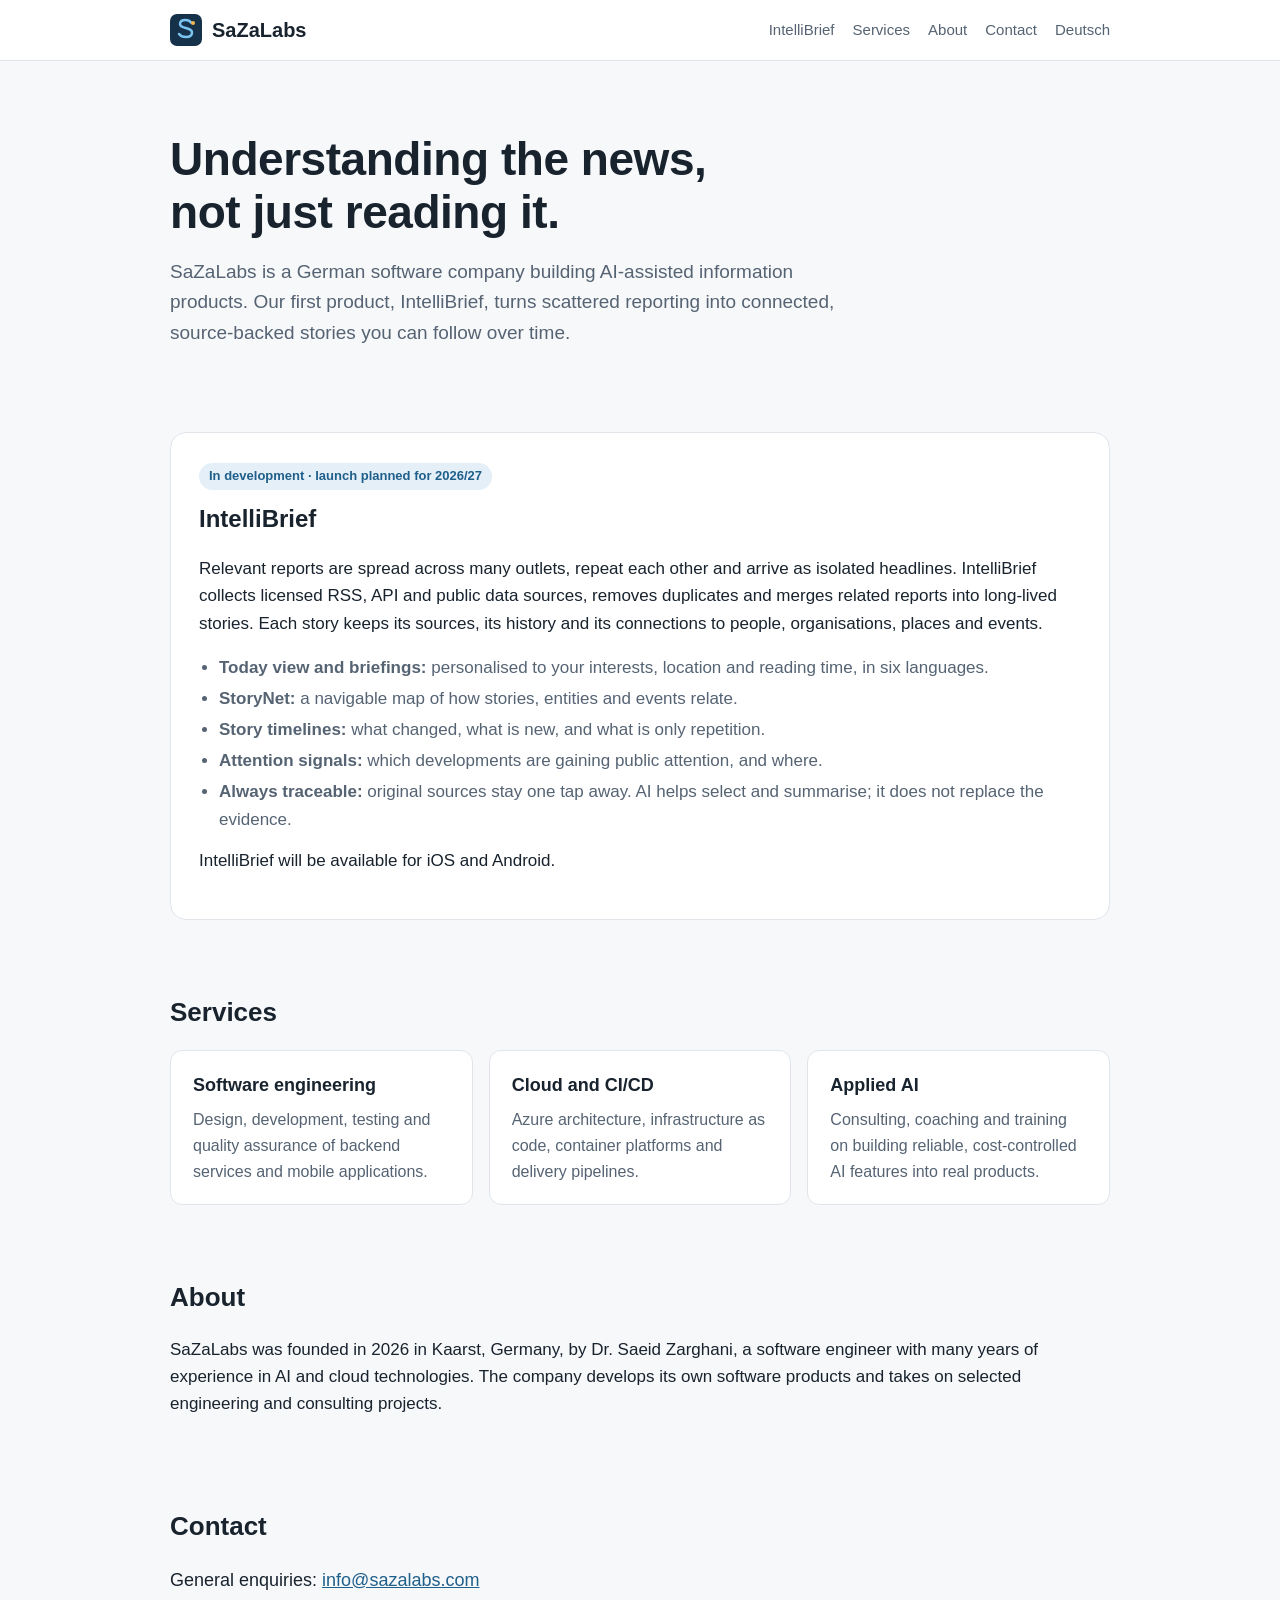
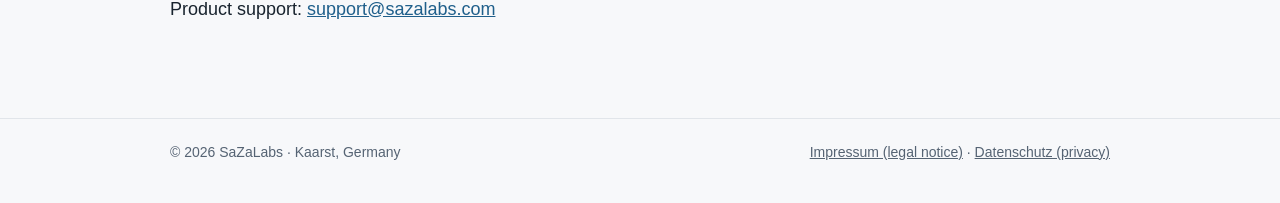
==== index.html @ 843f62e0 "SaZaLabs website: home (en/de), Impressum, Datenschutz Co-Authored-By: Claude Opus 5.5 <noreply@anth" ====
<!doctype html>
<html lang="en">
<head>
<meta charset="utf-8">
<meta name="viewport" content="width=device-width, initial-scale=1">
<title>SaZaLabs – Software and AI products</title>
<meta name="description" content="SaZaLabs builds AI-assisted information products and offers software, cloud and AI engineering services. First product: IntelliBrief.">
<link rel="icon" href="/favicon.svg" type="image/svg+xml">
<link rel="stylesheet" href="/style.css">
<link rel="alternate" hreflang="de" href="https://sazalabs.com/de/">
<link rel="alternate" hreflang="en" href="https://sazalabs.com/">
</head>
<body>
<header class="site">
  <div class="wrap">
    <a class="brand" href="/"><img src="/favicon.svg" alt="">SaZaLabs</a>
    <nav class="site">
      <a href="#intellibrief">IntelliBrief</a>
      <a href="#services">Services</a>
      <a href="#about">About</a>
      <a href="#contact">Contact</a>
      <a href="/de/" hreflang="de" lang="de">Deutsch</a>
    </nav>
  </div>
</header>

<main>
  <div class="wrap">
    <section class="hero">
      <h1>Understanding the news,<br>not just reading it.</h1>
      <p>SaZaLabs is a German software company building AI-assisted information products. Our first product,
        IntelliBrief, turns scattered reporting into connected, source-backed stories you can follow over time.</p>
    </section>

    <section id="intellibrief">
      <div class="product">
        <span class="tag">In development · launch planned for 2026/27</span>
        <h3>IntelliBrief</h3>
        <p>Relevant reports are spread across many outlets, repeat each other and arrive as isolated headlines.
          IntelliBrief collects licensed RSS, API and public data sources, removes duplicates and merges related
          reports into long-lived stories. Each story keeps its sources, its history and its connections to
          people, organisations, places and events.</p>
        <ul>
          <li><b>Today view and briefings:</b> personalised to your interests, location and reading time, in six languages.</li>
          <li><b>StoryNet:</b> a navigable map of how stories, entities and events relate.</li>
          <li><b>Story timelines:</b> what changed, what is new, and what is only repetition.</li>
          <li><b>Attention signals:</b> which developments are gaining public attention, and where.</li>
          <li><b>Always traceable:</b> original sources stay one tap away. AI helps select and summarise; it does not replace the evidence.</li>
        </ul>
        <p style="margin-top:14px">IntelliBrief will be available for iOS and Android.</p>
      </div>
    </section>

    <section id="services">
      <h2>Services</h2>
      <div class="cards">
        <div class="card"><h3>Software engineering</h3><p>Design, development, testing and quality assurance of backend services and mobile applications.</p></div>
        <div class="card"><h3>Cloud and CI/CD</h3><p>Azure architecture, infrastructure as code, container platforms and delivery pipelines.</p></div>
        <div class="card"><h3>Applied AI</h3><p>Consulting, coaching and training on building reliable, cost-controlled AI features into real products.</p></div>
      </div>
    </section>

    <section id="about">
      <h2>About</h2>
      <p>SaZaLabs was founded in 2026 in Kaarst, Germany, by Dr. Saeid Zarghani, a software engineer with
        many years of experience in AI and cloud technologies. The company develops its own software products
        and takes on selected engineering and consulting projects.</p>
    </section>

    <section id="contact">
      <h2>Contact</h2>
      <p class="contact">General enquiries: <a href="mailto:info@sazalabs.com">info@sazalabs.com</a><br>
        Product support: <a href="mailto:support@sazalabs.com">support@sazalabs.com</a></p>
    </section>
  </div>
</main>

<footer class="site">
  <div class="wrap">
    <span>© 2026 SaZaLabs · Kaarst, Germany</span>
    <span><a href="/impressum.html">Impressum (legal notice)</a> · <a href="/datenschutz.html">Datenschutz (privacy)</a></span>
  </div>
</footer>
</body>
</html>
---- style.css ----
:root {
  --bg: #f7f8fa; --panel: #ffffff; --text: #18232e; --muted: #556373; --line: #e1e5ea;
  --accent: #1f5f8b; --accent-soft: #e5eff7; --highlight: #c98a12;
}
@media (prefers-color-scheme: dark) {
  :root {
    --bg: #10151b; --panel: #171e26; --text: #e4eaf0; --muted: #9aa8b6; --line: #27313c;
    --accent: #7cc4f0; --accent-soft: #1b3346; --highlight: #f2b84b;
  }
}
* { box-sizing: border-box; }
html { -webkit-text-size-adjust: 100%; }
body {
  margin: 0; background: var(--bg); color: var(--text);
  overflow-wrap: break-word; hyphens: auto;
  font: 17px/1.6 -apple-system, BlinkMacSystemFont, "Segoe UI", Roboto, "Helvetica Neue", Arial, sans-serif;
}
a { color: var(--accent); }
.wrap { max-width: 980px; margin: 0 auto; padding: 0 20px; }
header.site { border-bottom: 1px solid var(--line); background: var(--panel); }
header.site .wrap { display: flex; align-items: center; justify-content: space-between; gap: 16px; padding-top: 14px; padding-bottom: 14px; }
.brand { display: flex; align-items: center; gap: 10px; font-weight: 700; font-size: 20px; color: var(--text); text-decoration: none; }
.brand img { width: 32px; height: 32px; }
nav.site { display: flex; gap: 18px; font-size: 15px; flex-wrap: wrap; }
nav.site a { color: var(--muted); text-decoration: none; }
nav.site a:hover { color: var(--text); }
.hero { padding: 72px 0 48px; }
.hero h1 { font-size: clamp(30px, 5vw, 46px); line-height: 1.15; margin: 0 0 18px; letter-spacing: -0.01em; }
.hero p { font-size: 19px; color: var(--muted); max-width: 680px; margin: 0; }
section { padding: 36px 0; }
section h2 { font-size: 26px; margin: 0 0 16px; }
.cards { display: grid; grid-template-columns: repeat(auto-fit, minmax(260px, 1fr)); gap: 16px; }
.card { background: var(--panel); border: 1px solid var(--line); border-radius: 12px; padding: 20px 22px; }
.card h3 { margin: 0 0 8px; font-size: 18px; }
.card p { margin: 0; color: var(--muted); font-size: 16px; }
.product { background: var(--panel); border: 1px solid var(--line); border-radius: 16px; padding: 28px; }
.product .tag { display: inline-block; background: var(--accent-soft); color: var(--accent); font-size: 13px; font-weight: 600; padding: 3px 10px; border-radius: 999px; margin-bottom: 10px; }
.product h3 { font-size: 24px; margin: 0 0 10px; }
.product ul { margin: 14px 0 0; padding-left: 20px; color: var(--muted); }
.product li { margin: 4px 0; }
.contact { font-size: 18px; }
footer.site { border-top: 1px solid var(--line); margin-top: 40px; padding: 22px 0 40px; color: var(--muted); font-size: 14px; }
footer.site .wrap { display: flex; flex-wrap: wrap; gap: 8px 22px; justify-content: space-between; }
footer.site a { color: var(--muted); }
.legal h1 { font-size: 32px; margin: 48px 0 20px; }
.legal h2 { font-size: 20px; margin: 28px 0 8px; }
.legal p, .legal li { color: var(--text); }
.legal .note { color: var(--muted); font-size: 15px; }
@media (max-width: 560px) {
  header.site .wrap { flex-direction: column; align-items: flex-start; gap: 8px; }
  .hero { padding: 44px 0 28px; }
}
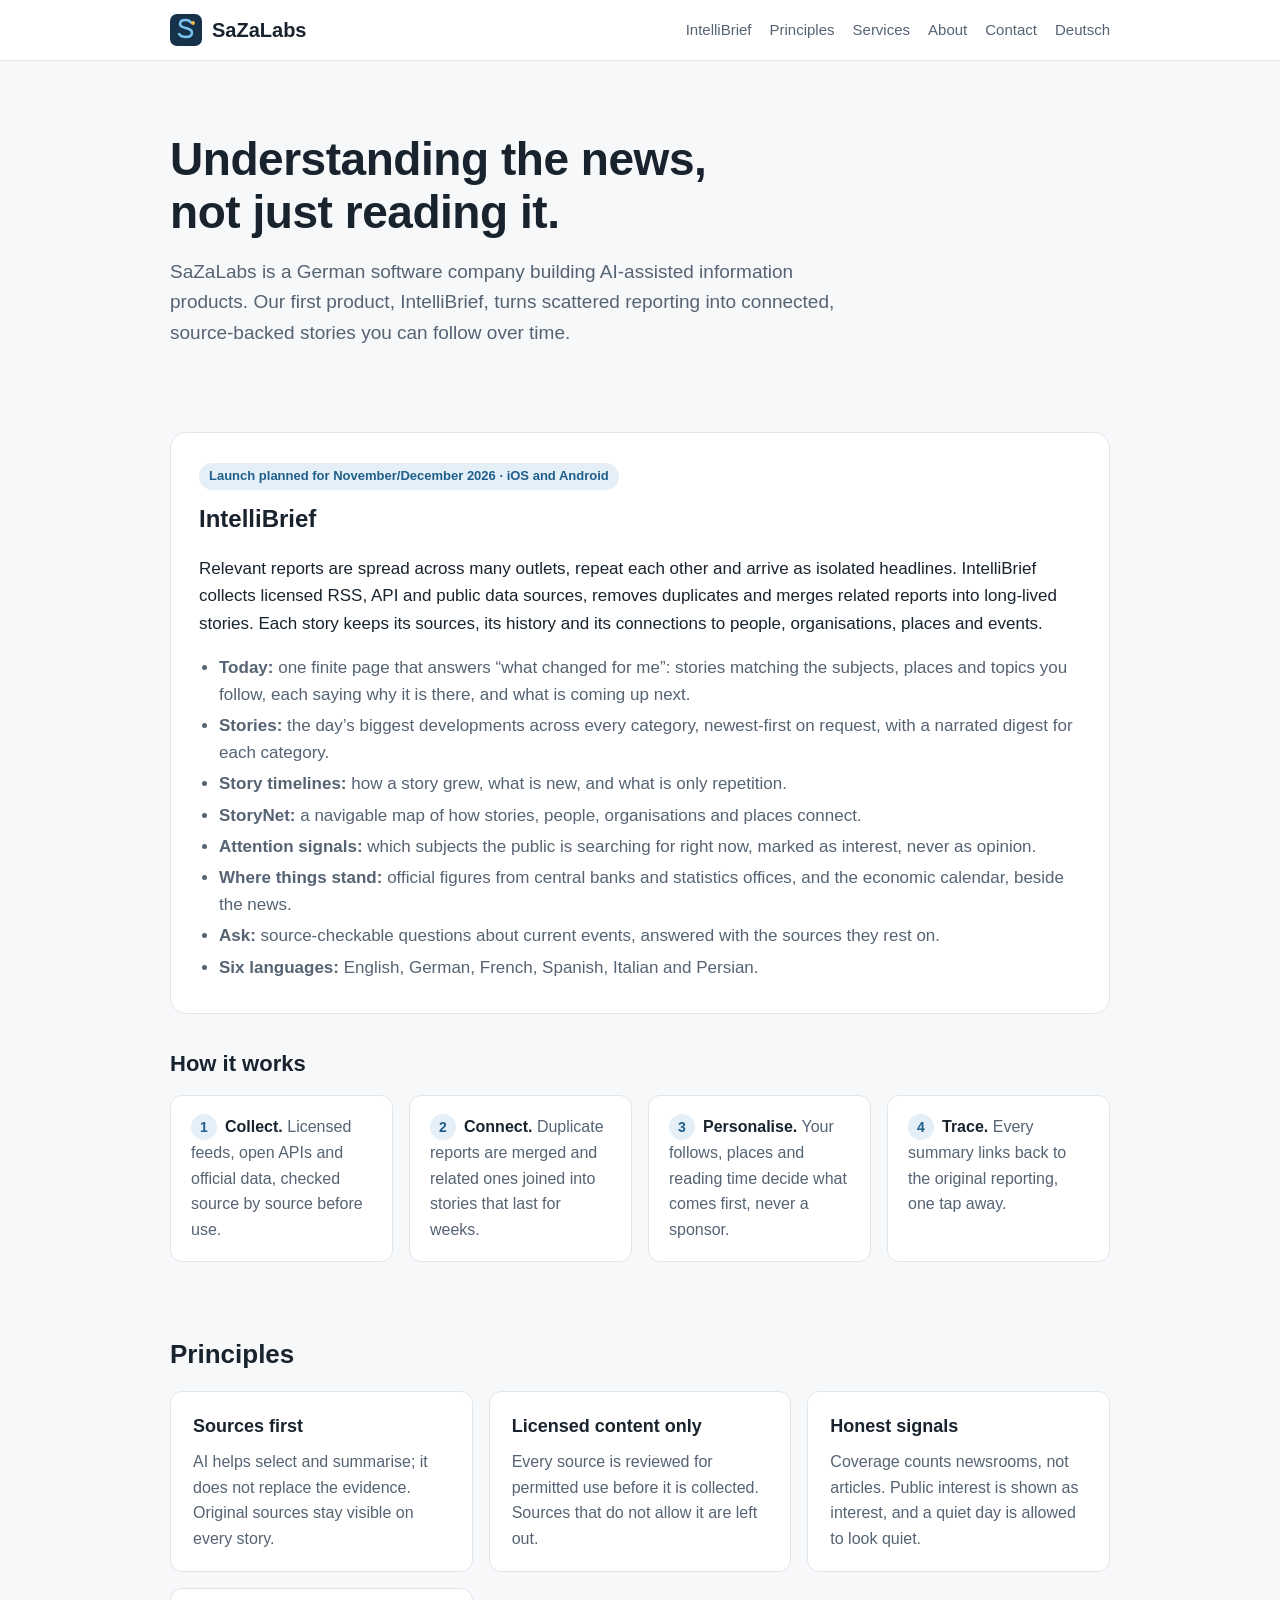
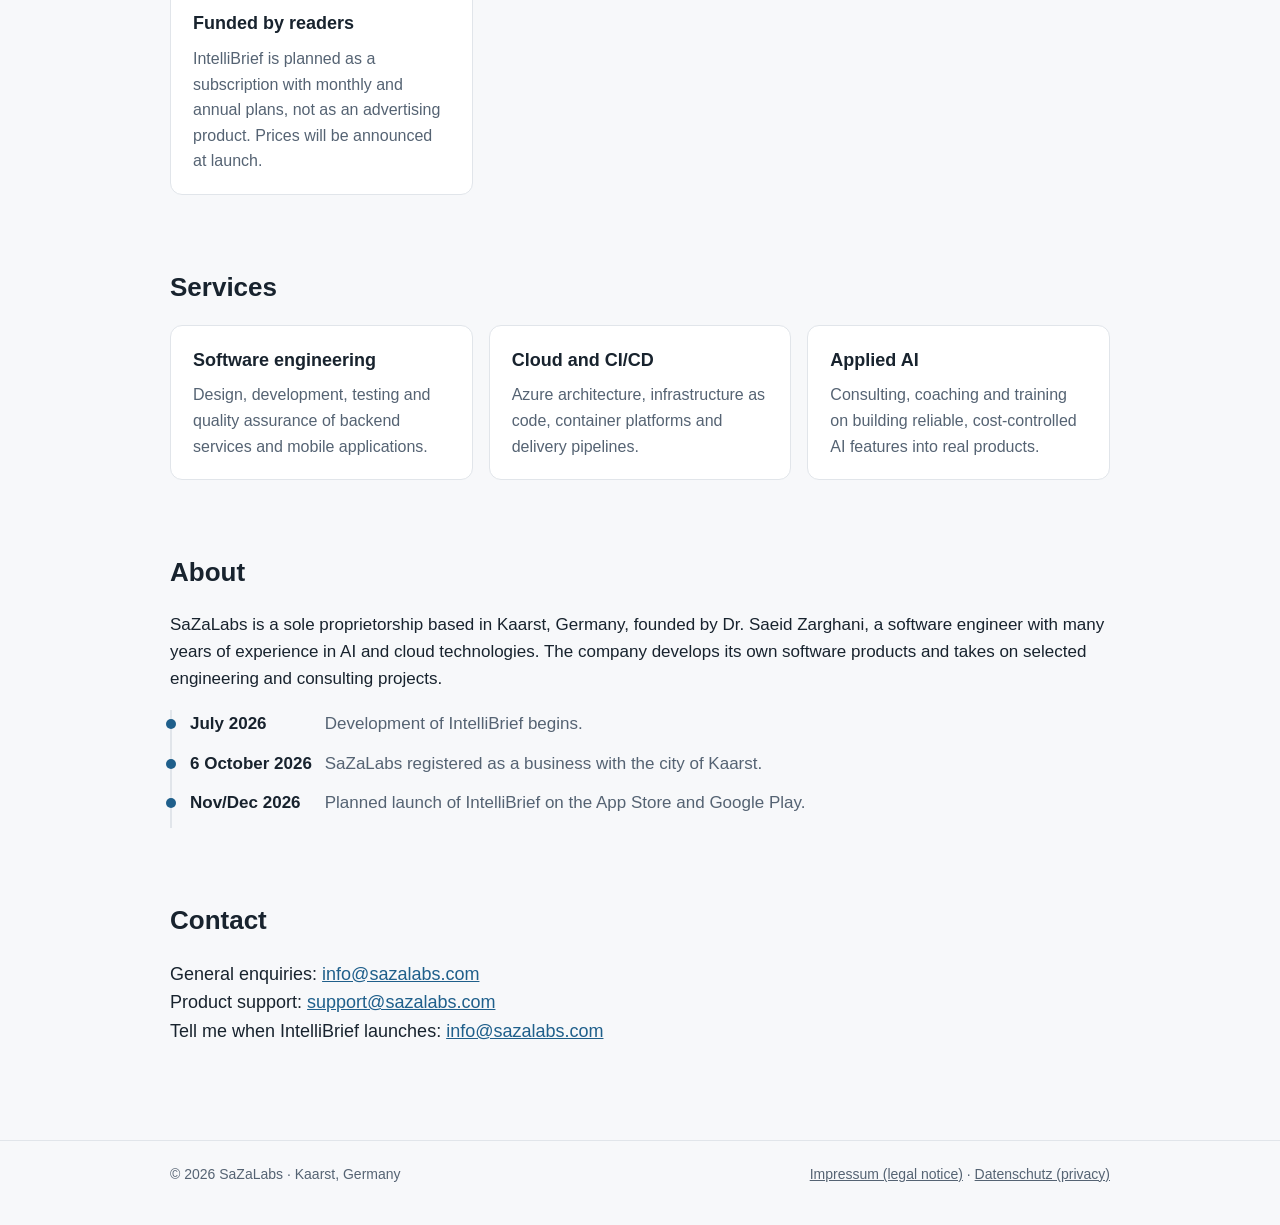
==== commit 08327e88: "website: IntelliBrief launch Nov/Dec 2026, how it works, principles, registration date Co-Authored-B" ====
--- a/index.html
+++ b/index.html
@@ -4,7 +4,7 @@
 <meta charset="utf-8">
 <meta name="viewport" content="width=device-width, initial-scale=1">
 <title>SaZaLabs – Software and AI products</title>
-<meta name="description" content="SaZaLabs builds AI-assisted information products and offers software, cloud and AI engineering services. First product: IntelliBrief.">
+<meta name="description" content="SaZaLabs builds AI-assisted information products. Its first product, IntelliBrief, turns scattered reporting into connected, source-backed stories. Launch planned for November/December 2026.">
 <link rel="icon" href="/favicon.svg" type="image/svg+xml">
 <link rel="stylesheet" href="/style.css">
 <link rel="alternate" hreflang="de" href="https://sazalabs.com/de/">
@@ -16,6 +16,7 @@
     <a class="brand" href="/"><img src="/favicon.svg" alt="">SaZaLabs</a>
     <nav class="site">
       <a href="#intellibrief">IntelliBrief</a>
+      <a href="#principles">Principles</a>
       <a href="#services">Services</a>
       <a href="#about">About</a>
       <a href="#contact">Contact</a>
@@ -34,20 +35,48 @@
 
     <section id="intellibrief">
       <div class="product">
-        <span class="tag">In development · launch planned for 2026/27</span>
+        <span class="tag">Launch planned for November/December 2026 · iOS and Android</span>
         <h3>IntelliBrief</h3>
         <p>Relevant reports are spread across many outlets, repeat each other and arrive as isolated headlines.
           IntelliBrief collects licensed RSS, API and public data sources, removes duplicates and merges related
           reports into long-lived stories. Each story keeps its sources, its history and its connections to
           people, organisations, places and events.</p>
         <ul>
-          <li><b>Today view and briefings:</b> personalised to your interests, location and reading time, in six languages.</li>
-          <li><b>StoryNet:</b> a navigable map of how stories, entities and events relate.</li>
-          <li><b>Story timelines:</b> what changed, what is new, and what is only repetition.</li>
-          <li><b>Attention signals:</b> which developments are gaining public attention, and where.</li>
-          <li><b>Always traceable:</b> original sources stay one tap away. AI helps select and summarise; it does not replace the evidence.</li>
+          <li><b>Today:</b> one finite page that answers “what changed for me”: stories matching the subjects,
+            places and topics you follow, each saying why it is there, and what is coming up next.</li>
+          <li><b>Stories:</b> the day’s biggest developments across every category, newest-first on request, with
+            a narrated digest for each category.</li>
+          <li><b>Story timelines:</b> how a story grew, what is new, and what is only repetition.</li>
+          <li><b>StoryNet:</b> a navigable map of how stories, people, organisations and places connect.</li>
+          <li><b>Attention signals:</b> which subjects the public is searching for right now, marked as interest,
+            never as opinion.</li>
+          <li><b>Where things stand:</b> official figures from central banks and statistics offices, and the
+            economic calendar, beside the news.</li>
+          <li><b>Ask:</b> source-checkable questions about current events, answered with the sources they rest on.</li>
+          <li><b>Six languages:</b> English, German, French, Spanish, Italian and Persian.</li>
         </ul>
-        <p style="margin-top:14px">IntelliBrief will be available for iOS and Android.</p>
+      </div>
+
+      <h2 class="sub">How it works</h2>
+      <ol class="steps">
+        <li><b>Collect.</b> Licensed feeds, open APIs and official data, checked source by source before use.</li>
+        <li><b>Connect.</b> Duplicate reports are merged and related ones joined into stories that last for weeks.</li>
+        <li><b>Personalise.</b> Your follows, places and reading time decide what comes first, never a sponsor.</li>
+        <li><b>Trace.</b> Every summary links back to the original reporting, one tap away.</li>
+      </ol>
+    </section>
+
+    <section id="principles">
+      <h2>Principles</h2>
+      <div class="cards">
+        <div class="card"><h3>Sources first</h3><p>AI helps select and summarise; it does not replace the
+          evidence. Original sources stay visible on every story.</p></div>
+        <div class="card"><h3>Licensed content only</h3><p>Every source is reviewed for permitted use before it
+          is collected. Sources that do not allow it are left out.</p></div>
+        <div class="card"><h3>Honest signals</h3><p>Coverage counts newsrooms, not articles. Public interest is
+          shown as interest, and a quiet day is allowed to look quiet.</p></div>
+        <div class="card"><h3>Funded by readers</h3><p>IntelliBrief is planned as a subscription with monthly
+          and annual plans, not as an advertising product. Prices will be announced at launch.</p></div>
       </div>
     </section>
 
@@ -62,15 +91,21 @@
 
     <section id="about">
       <h2>About</h2>
-      <p>SaZaLabs was founded in 2026 in Kaarst, Germany, by Dr. Saeid Zarghani, a software engineer with
-        many years of experience in AI and cloud technologies. The company develops its own software products
-        and takes on selected engineering and consulting projects.</p>
+      <p>SaZaLabs is a sole proprietorship based in Kaarst, Germany, founded by Dr. Saeid Zarghani, a software
+        engineer with many years of experience in AI and cloud technologies. The company develops its own software
+        products and takes on selected engineering and consulting projects.</p>
+      <ul class="timeline">
+        <li><span>July 2026</span> Development of IntelliBrief begins.</li>
+        <li><span>6 October 2026</span> SaZaLabs registered as a business with the city of Kaarst.</li>
+        <li><span>Nov/Dec 2026</span> Planned launch of IntelliBrief on the App Store and Google Play.</li>
+      </ul>
     </section>
 
     <section id="contact">
       <h2>Contact</h2>
       <p class="contact">General enquiries: <a href="mailto:info@sazalabs.com">info@sazalabs.com</a><br>
-        Product support: <a href="mailto:support@sazalabs.com">support@sazalabs.com</a></p>
+        Product support: <a href="mailto:support@sazalabs.com">support@sazalabs.com</a><br>
+        Tell me when IntelliBrief launches: <a href="mailto:info@sazalabs.com?subject=IntelliBrief%20launch">info@sazalabs.com</a></p>
     </section>
   </div>
 </main>
--- a/style.css
+++ b/style.css
@@ -38,6 +38,15 @@
 .product h3 { font-size: 24px; margin: 0 0 10px; }
 .product ul { margin: 14px 0 0; padding-left: 20px; color: var(--muted); }
 .product li { margin: 4px 0; }
+h2.sub { font-size: 22px; margin: 32px 0 14px; }
+.steps { counter-reset: step; list-style: none; margin: 0; padding: 0; display: grid; grid-template-columns: repeat(auto-fit, minmax(210px, 1fr)); gap: 16px; }
+.steps li { counter-increment: step; background: var(--panel); border: 1px solid var(--line); border-radius: 12px; padding: 18px 20px; color: var(--muted); font-size: 16px; }
+.steps li::before { content: counter(step); display: inline-flex; align-items: center; justify-content: center; width: 26px; height: 26px; margin-right: 8px; border-radius: 50%; background: var(--accent-soft); color: var(--accent); font-weight: 700; font-size: 14px; }
+.steps b { color: var(--text); }
+.timeline { list-style: none; margin: 18px 0 0; padding: 0; border-left: 2px solid var(--line); }
+.timeline li { position: relative; padding: 0 0 12px 18px; color: var(--muted); }
+.timeline li::before { content: ""; position: absolute; left: -6px; top: 9px; width: 10px; height: 10px; border-radius: 50%; background: var(--accent); }
+.timeline span { display: inline-block; min-width: 130px; font-weight: 600; color: var(--text); }
 .contact { font-size: 18px; }
 footer.site { border-top: 1px solid var(--line); margin-top: 40px; padding: 22px 0 40px; color: var(--muted); font-size: 14px; }
 footer.site .wrap { display: flex; flex-wrap: wrap; gap: 8px 22px; justify-content: space-between; }
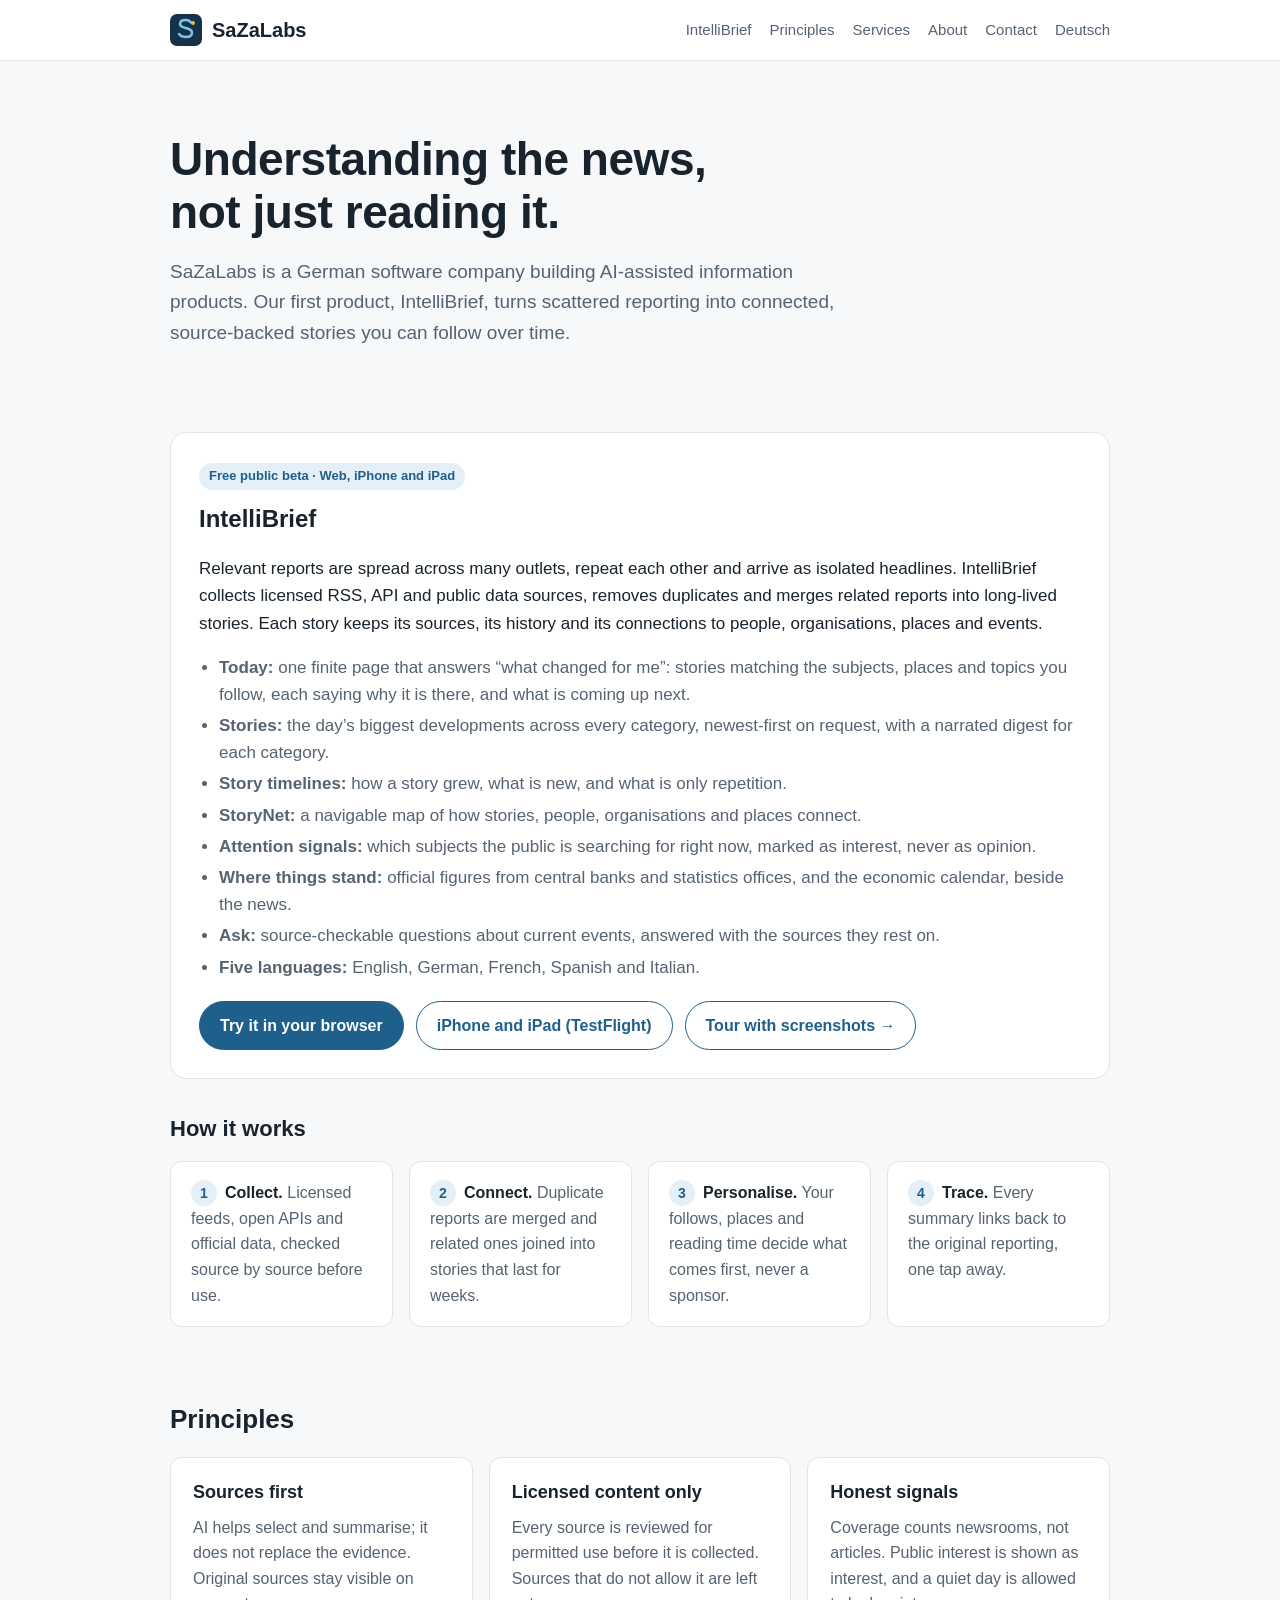
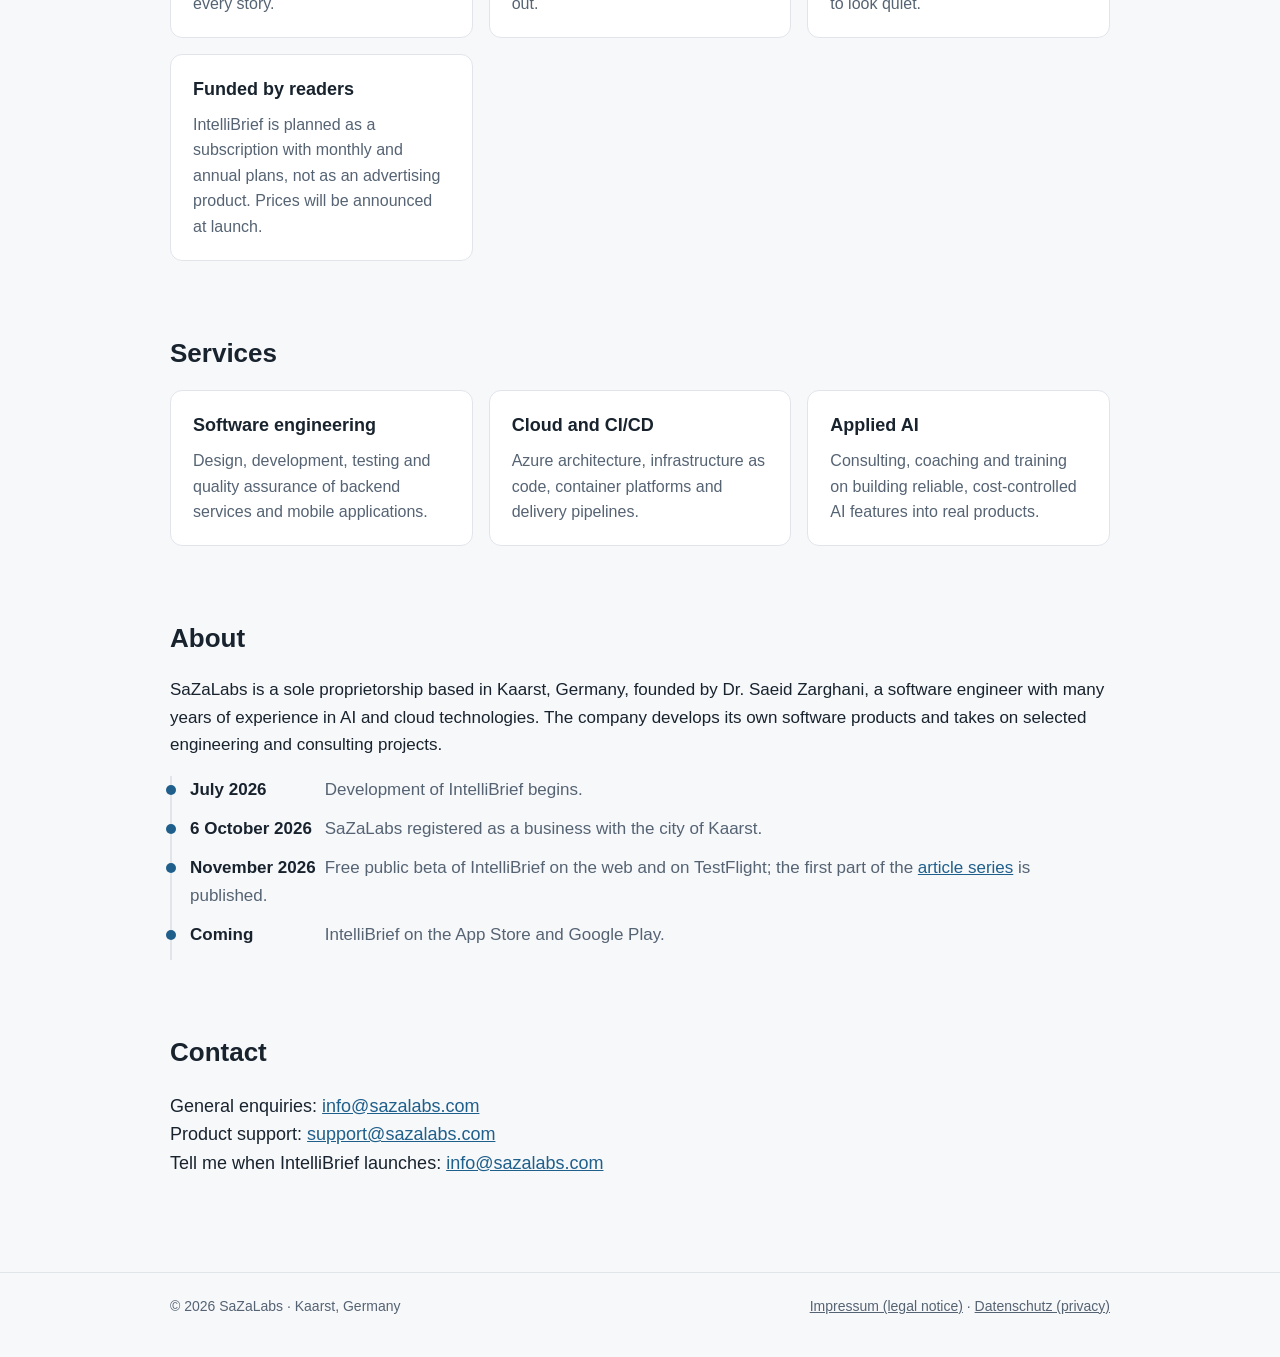
==== commit 4d75f868: "website: IntelliBrief product page with screenshots (en/de), beta links on the home pages Co-Authore" ====
--- a/index.html
+++ b/index.html
@@ -4,7 +4,7 @@
 <meta charset="utf-8">
 <meta name="viewport" content="width=device-width, initial-scale=1">
 <title>SaZaLabs – Software and AI products</title>
-<meta name="description" content="SaZaLabs builds AI-assisted information products. Its first product, IntelliBrief, turns scattered reporting into connected, source-backed stories. Launch planned for November/December 2026.">
+<meta name="description" content="SaZaLabs builds AI-assisted information products. Its first product, IntelliBrief, turns scattered reporting into connected, source-backed stories. Free public beta on the web, iPhone and iPad.">
 <link rel="icon" href="/favicon.svg" type="image/svg+xml">
 <link rel="stylesheet" href="/style.css">
 <link rel="alternate" hreflang="de" href="https://sazalabs.com/de/">
@@ -15,7 +15,7 @@
   <div class="wrap">
     <a class="brand" href="/"><img src="/favicon.svg" alt="">SaZaLabs</a>
     <nav class="site">
-      <a href="#intellibrief">IntelliBrief</a>
+      <a href="/intellibrief/">IntelliBrief</a>
       <a href="#principles">Principles</a>
       <a href="#services">Services</a>
       <a href="#about">About</a>
@@ -35,7 +35,7 @@
 
     <section id="intellibrief">
       <div class="product">
-        <span class="tag">Launch planned for November/December 2026 · iOS and Android</span>
+        <span class="tag">Free public beta · Web, iPhone and iPad</span>
         <h3>IntelliBrief</h3>
         <p>Relevant reports are spread across many outlets, repeat each other and arrive as isolated headlines.
           IntelliBrief collects licensed RSS, API and public data sources, removes duplicates and merges related
@@ -53,8 +53,13 @@
           <li><b>Where things stand:</b> official figures from central banks and statistics offices, and the
             economic calendar, beside the news.</li>
           <li><b>Ask:</b> source-checkable questions about current events, answered with the sources they rest on.</li>
-          <li><b>Six languages:</b> English, German, French, Spanish, Italian and Persian.</li>
+          <li><b>Five languages:</b> English, German, French, Spanish and Italian.</li>
         </ul>
+        <div class="actions">
+          <a class="btn primary" href="https://intellibrief.sazalabs.com/">Try it in your browser</a>
+          <a class="btn secondary" href="https://testflight.apple.com/join/bR1Xwm2N">iPhone and iPad (TestFlight)</a>
+          <a class="btn secondary" href="/intellibrief/">Tour with screenshots →</a>
+        </div>
       </div>
 
       <h2 class="sub">How it works</h2>
@@ -97,7 +102,8 @@
       <ul class="timeline">
         <li><span>July 2026</span> Development of IntelliBrief begins.</li>
         <li><span>6 October 2026</span> SaZaLabs registered as a business with the city of Kaarst.</li>
-        <li><span>Nov/Dec 2026</span> Planned launch of IntelliBrief on the App Store and Google Play.</li>
+        <li><span>November 2026</span> Free public beta of IntelliBrief on the web and on TestFlight; the first part of the <a href="https://cat-codes.com/2026/11/17/intellibrief-part-1-a-news-app-that-has-to-explain-itself/">article series</a> is published.</li>
+        <li><span>Coming</span> IntelliBrief on the App Store and Google Play.</li>
       </ul>
     </section>
 
--- a/style.css
+++ b/style.css
@@ -59,3 +59,58 @@
   header.site .wrap { flex-direction: column; align-items: flex-start; gap: 8px; }
   .hero { padding: 44px 0 28px; }
 }
+
+/* IntelliBrief product page */
+.btn { display: inline-flex; align-items: center; gap: 8px; padding: 11px 20px; border-radius: 999px; font-weight: 600; font-size: 16px; text-decoration: none; border: 1px solid var(--accent); }
+.btn.primary { background: var(--accent); color: var(--panel); }
+.btn.primary:hover { filter: brightness(1.08); }
+.btn.secondary { color: var(--accent); background: var(--panel); }
+.btn.secondary:hover { background: var(--accent-soft); }
+.actions { display: flex; flex-wrap: wrap; gap: 12px; margin-top: 26px; }
+.eyebrow { display: inline-block; background: var(--accent-soft); color: var(--accent); font-size: 13px; font-weight: 600; padding: 4px 12px; border-radius: 999px; margin-bottom: 16px; }
+.pg-hero { padding: 64px 0 28px; text-align: center; }
+.pg-hero h1 { font-size: clamp(38px, 6vw, 60px); line-height: 1.05; margin: 0 0 16px; letter-spacing: -0.02em; }
+.pg-hero .lede { font-size: clamp(18px, 2.4vw, 22px); color: var(--muted); max-width: 720px; margin: 0 auto; }
+.pg-hero .actions { justify-content: center; }
+.pg-hero .note { font-size: 14px; color: var(--muted); margin-top: 14px; }
+.shot { margin: 0; }
+.shot img { display: block; width: 100%; height: auto; border-radius: 14px; border: 1px solid var(--line); box-shadow: 0 18px 40px -18px rgba(16, 24, 40, 0.35); }
+.shot figcaption { font-size: 13px; color: var(--muted); margin-top: 10px; text-align: center; }
+.hero-shot { margin: 40px auto 0; max-width: 980px; }
+.pillars { display: grid; grid-template-columns: repeat(auto-fit, minmax(240px, 1fr)); gap: 16px; margin-top: 8px; }
+.pillar { background: var(--panel); border: 1px solid var(--line); border-radius: 14px; padding: 22px; border-top: 3px solid var(--accent); }
+.pillar h3 { margin: 0 0 6px; font-size: 19px; }
+.pillar p { margin: 0; color: var(--muted); font-size: 16px; }
+.intro { font-size: 19px; color: var(--muted); max-width: 760px; }
+.feature { display: grid; grid-template-columns: minmax(0, 1fr) minmax(0, 1.25fr); gap: 44px; align-items: center; padding: 44px 0; border-top: 1px solid var(--line); }
+.feature.flip > .text { order: 2; }
+.feature .text h2 { font-size: 26px; line-height: 1.25; margin: 0 0 12px; }
+.feature .text p { color: var(--muted); margin: 0 0 12px; }
+.feature .text ul { color: var(--muted); padding-left: 20px; margin: 0; }
+.feature .text li { margin: 4px 0; }
+.feature .kicker { font-size: 13px; font-weight: 700; letter-spacing: 0.08em; text-transform: uppercase; color: var(--highlight); margin-bottom: 8px; }
+.shot.portrait { max-width: 340px; margin: 0 auto; }
+.pair { display: grid; grid-template-columns: minmax(0, 1.6fr) minmax(0, 1fr); gap: 16px; align-items: start; }
+.series { list-style: none; margin: 0; padding: 0; display: grid; grid-template-columns: repeat(auto-fit, minmax(280px, 1fr)); gap: 12px; }
+.series li { background: var(--panel); border: 1px solid var(--line); border-radius: 12px; padding: 16px 18px; color: var(--muted); font-size: 15px; }
+.series li b { display: block; color: var(--text); font-size: 16px; margin-bottom: 4px; }
+.series li .n { color: var(--accent); font-weight: 700; margin-right: 6px; }
+.series li a { font-weight: 600; text-decoration: none; }
+.series li .soon { font-size: 13px; }
+.cta { background: linear-gradient(135deg, var(--accent-soft), var(--panel)); border: 1px solid var(--line); border-radius: 20px; padding: 40px 32px; text-align: center; }
+.cta h2 { font-size: 30px; margin: 0 0 10px; }
+.cta p { color: var(--muted); max-width: 640px; margin: 0 auto; }
+.cta .actions { justify-content: center; }
+.product .actions { margin-top: 20px; }
+@media (max-width: 780px) {
+  .feature { grid-template-columns: 1fr; gap: 24px; padding: 32px 0; }
+  .feature.flip > .text { order: 0; }
+  .pair { grid-template-columns: 1fr; }
+  .pg-hero { padding-top: 40px; }
+  .cta { padding: 30px 20px; }
+}
+.pg-hero, .intro, .pillar, .feature, .series, .cta, .cards.four { hyphens: manual; }
+.cards.four { grid-template-columns: repeat(auto-fit, minmax(200px, 1fr)); }
+.series { grid-template-columns: repeat(auto-fit, minmax(min(380px, 100%), 1fr)); }
+.shot.wide { padding: 0 0 44px; }
+@media (max-width: 480px) { .series { grid-template-columns: 1fr; } }
